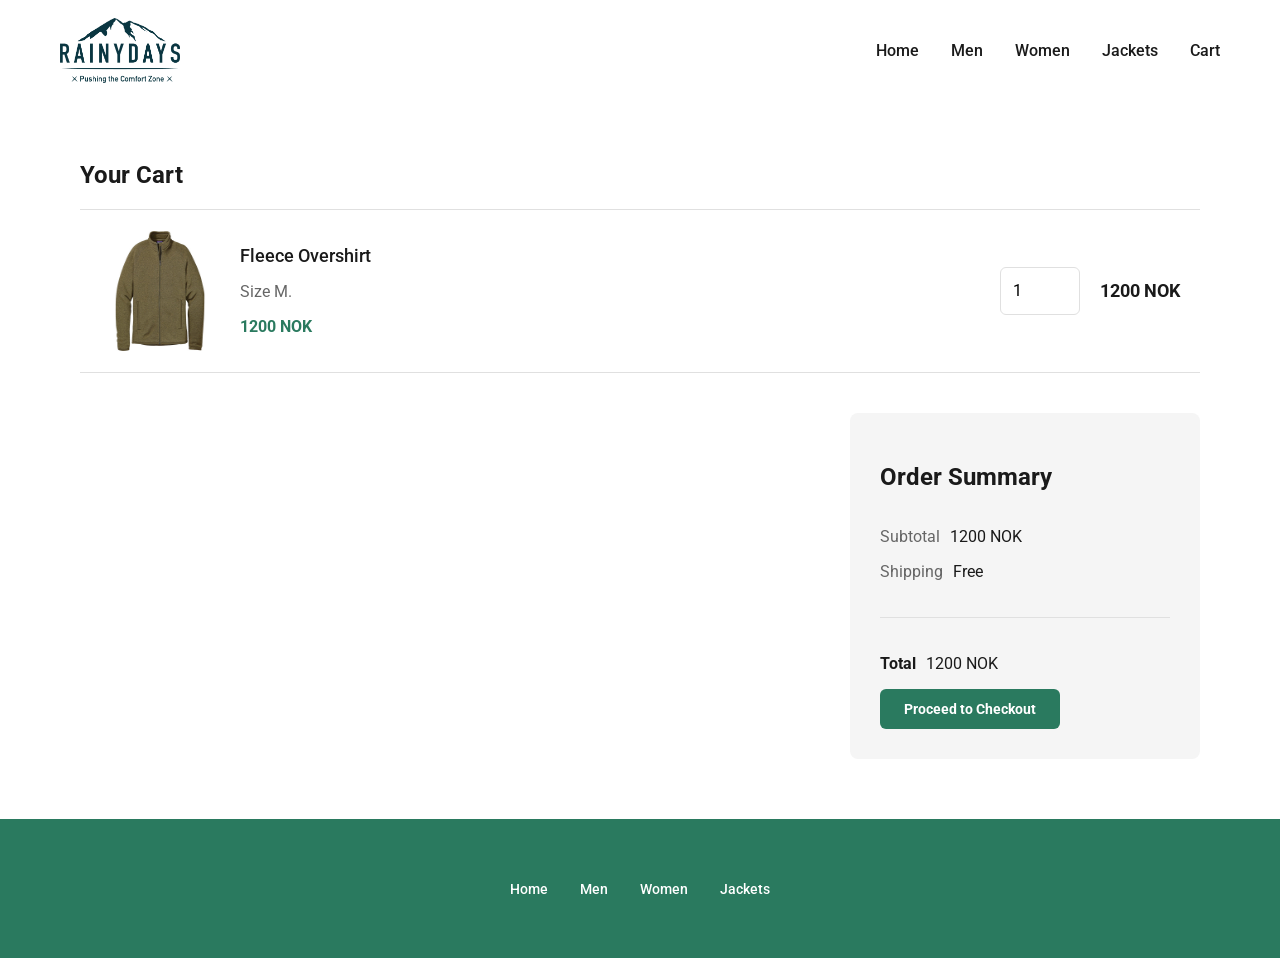
==== cart.html @ 94b2725b "Product, Jakcets, Cart - mostly done" ====
<!DOCTYPE html>
<html lang="en">
<head>
    <meta charset="UTF-8">
    <meta name="viewport" content="width=device-width, initial-scale=1.0">
    <meta name="description" content="Rainy Days outdoor rain jackets">
    <title>Rainy Days | Home</title>

    <link rel="stylesheet" href="css/styles.css">
    <link rel="preconnect" href="https://fonts.googleapis.com">
    <link rel="preconnect" href="https://fonts.gstatic.com" crossorigin>
    <link href="https://fonts.googleapis.com/css2?family=Roboto:wght@300;400;500;700&display=swap" rel="stylesheet">
</head>
<body>
<header class="site-header">

    <div class="container header-content">

        <a href="index.html" class="logo">
            <img src="images/RainyDays_Logo.png" alt="Company Name">
        </a>

        <nav aria-label="Main navigation">

            <ul class="nav-list main-nav">

                <li><a href="index.html">Home</a></li>
                <li><a href="men.html">Men</a></li>
                <li><a href="women.html">Women</a></li>
                <li><a href="jackets.html">Jackets</a></li>
                <li><a href="cart.html">Cart</a></li>

            </ul>

        </nav>

    </div>

</header>

<main>

    <section class="cart-page">

        <div class="container">

            <h1 class="page-title">
                Your Cart
            </h1>

            <div class="cart-item">

                <div class="cart-item-info">

                    <img src="images/productimage.jpg" alt="Fleece Overshirt">

                    <div>
                        <h2 class="product-title">Fleece Overshirt</h2>
                        <p class="product-size">Size M.</p>
                        <p class="product-price">1200 NOK</p>
                    </div>

                </div>

                <div class="cart-item-actions">

                    <div class="quantity-selector">

                    <input
                        type="number"
                        id="quantity"
                        name="quantity"
                        min="1"
                        max="99"
                        value="1">

                </div>

                <p class="product-price">1200 NOK</p>

                </div>

            </div>

            <aside class="order-summary">

                <h2>Order Summary</h2>

                <div class="summary-row">
                    <span class="summary-identifier">Subtotal</span>
                    <span class="summary-value">1200 NOK</span>
                </div>

                <div class="summary-row">
                    <span class="summary-identifier">Shipping</span>
                    <span class="summary-value">Free</span>
                </div>

                <div class="summary-divider">

              

                </div>

                <div class="summary-row total">
                    <span class="summary-total">Total</span>
                    <span class="summary-total-value">1200 NOK</span>
                </div>

                <a href="checkout.html"
                   class="btn btn-primary">
                    Proceed to Checkout
                </a>

            </aside>

        </div>

    </section>

</main>

<footer class="site-footer">

    <div class="container">

        <nav aria-label="Footer navigation">

            <ul class="footer-nav">

                <li><a href="index.html">Home</a></li>
                <li><a href="men.html">Men</a></li>
                <li><a href="women.html">Women</a></li>
                <li><a href="jackets.html">Jackets</a></li>

            </ul>

        </nav>

    </div>

</footer>
</body>
</html>
---- css/styles.css ----
:root {

        /* Typography */

    --font-primary: "Roboto", sans-serif;

    --font-display: 48px;
    --font-page-title: 36px;
    --font-section-title: 32px;
    --font-subsection-title: 24px;
    --font-lead: 20px;
    --font-card-title: 18px;
    --font-cart-product-title: 18px;
    --font-cart-product-size: 16px;
    --font-body: 16px;
    --font-summary: 16px;
    --font-price: 16px;
    --font-small: 14px;

    --font-weight-regular: 400;
    --font-weight-medium: 500;
    --font-weight-bold: 700;

        /* Colors */

    --font-primary: "Roboto", sans-serif;

    --color-white: #ffffff;
    --color-dark-text: #1a1a1a;
    --color-background-grey: #f5f5f5;
    --color-light-text: #666666;
    --color-primary-teal: #2a7a5f;
    --color-accent-gold: #e8a832;
    --color-primary-dark: #1e5c47;

    --container-width: 1200px;
    --radius-small: 6px;
    --radius-medium: 8px;

    --size-selector-button: 48px;
}

* {
    box-sizing: border-box;
}

body {
    margin: 0;
    font-family: var(--font-primary);
    color: var(--color-dark-text);
    background-color: var(--color-background-grey);
}

img {
    display: block;
    max-width: 100%;
    height: auto;
}

a {
    color: inherit;
    text-decoration: none;
}

.container {
    max-width: var(--container-width);
    margin: 0 auto;
    padding: 0 20px;
}



/* Header */

.site-header {
    padding: 18px 0;
    background-color: var(--color-white);
}

.header-content {
    display: flex;
    align-items: center;
    justify-content: space-between;
}

.logo {
    font-weight: 700;
    font-size: 20px;
    width: 120px;
    height: 65px;
}


.footer-nav {
    display: flex;
    gap: 32px;
    margin: 0;
    padding: 0;
    list-style: none;
    color: var(--color-white)
}

.main-nav {

    display: flex;
    gap: 32px;
    margin: 0;
    padding: 0;
    list-style: none;
    color: var(--color-dark-text)
}

.nav-list a {
    font-size: 16px;
    font-weight: 500;
}

/* Buttons */

.btn {
    display: inline-block;
    padding: 12px 24px;
    border-radius: var(--radius-small);
    font-size: 14px;
    font-weight: 700;
    text-align: center;
}

.btn-primary {
    color: var(--color-white);
    background-color: var(--color-primary-teal);
}

.btn-gold {
    color: var(--color-dark-text);
    background-color: var(--color-accent-gold);
}

/* Hero */

.hero {
    height: 550px;

    position: relative;

    background: url("../images/hero-image.jpg");
    background-repeat: no-repeat;
    background-position: right center;
    background-size: cover;

    display: flex;
    justify-content: center;

    text-align: center;
}

.hero-content {
    position:absolute;
    margin-top: 275px;
    color: var(--color-white);

}

.hero h1 {
    font-size: var(--font-display);
    font-weight: var(--font-weight-medium);
}

.hero p {
    font-size: var(--font-lead);
    font-weight: var(--font-weight-medium);
}

/* Section title */

.section-title {
    font-size: var(--font-section-title);
    font-weight: var(--font-weight-bold);
    margin: 0;
}

/* Featured products */

.featured-jackets {
    background-color: var(--color-background-grey);
    padding: 60px 0;
}

.featured-jackets .container {
    display: flex;
    flex-direction: column;
    align-items: center;
    gap: 40px;
}

/* Product Grid */

.product-grid {
    display: grid;
    gap: 20px;
}

@media (min-width: 1200px) {
    .product-grid {
        grid-template-columns: repeat(3, 1fr);
    }
}

/* Product card */

.product-card {
    background-color: var(--color-white);
    width: 100%;
    padding: 20px 0px;
}

.product-card--featured {

    width: 400px;
}

.product-card--listings {

    width: 315px;
}

.product-card img {
    
    height: 300px;    
    border-radius: 8px;
}

.product-card-content {
    display: flex;
    flex-direction: column;
    gap: 12px;
    padding: 20px;

    align-items: flex-start;
}

.product-card-title {
    margin: 0;
    font-size: 18px;
    font-weight: 500;
}

.product-card-price {
    margin: 0;
    font-size: var(--font-price);
    font-weight: var(--font-weight-bold);
    color: var(--color-primary-teal)
}

.product-card-image {
    height: 300px;

    display: flex;
    justify-content: center;
    align-items: center;
}

.product-card-image img {
    max-height: 100%;
    max-width: 100%;
    width: auto;
}

/* About Us */

.about-section {
    padding: 60px 80px;
}

.about-content {
    display: flex;
    gap: 40px;
    align-items: top;
}

.about-content img {
    width: 600px;
    height: 400px;
    object-fit: cover;
    border-radius: var(--radius-medium);
}

.about-text {
    width: 500px;

    display: flex;
    flex-direction: column;
    gap: 20px;
    align-items: flex-start;
}

.about-text p {
    margin: 0;
    font-size: var(--font-body);
    font-weight: var(--font-weight-regular);
    line-height: 1.6;
}

@media (max-width: 768px) {
    .about-section {
        padding: 40px 20px;
    }

    .about-content {
        flex-direction: column;
        align-items: flex-start;
    }

    .about-content img {
        width: 100%;
        height: auto;
        max-height: 400px;
        object-fit: cover;
    }

    .about-text {
        width: 100%;
    }
}

/* Product Grid Listing */

.product-listing {

    padding:60px;
}

.product-grid-listing {
    display: grid;
    grid-template-columns: repeat(4, 1fr);
    gap: 40px 20px;
    justify-content: center;
}

.product-card--listing {
     
}

.filters {
    display: flex;
    gap: 20px;
    margin: 40px 0;
}

.filter-button {
    padding: 12px 20px;
    background: var(--color-white);
    border: 1px solid #e0e0e0;
    color: var(--color-light-text);
    border-radius: var(--radius-small);
    font-size: var(--font-small);
}

@media (max-width: 1199px) {
    .product-grid-listing {
        grid-template-columns: repeat(2, 1fr);
    }
}

@media (max-width: 700px) {
    .product-listing {
        padding: 40px 0;
    }

    .product-grid-listing {
        grid-template-columns: 1fr;
    }

    .filters {
        flex-wrap: wrap;
    }
}

/* Footer */

.site-footer {
    padding: 60px 0;
    background-color: var(--color-primary-teal);
}

.footer-nav {
    justify-content: center;
}

.footer-nav a {
    font-size: 14px;
    font-weight: 500;
}

/* Product detail */

.product-detail {
    padding: 60px;
    background-color: var(--color-white);
}

.product-detail-content {
    display: grid;
    grid-template-columns: 1fr 1fr;
    gap: 60px;
   
}

.product-detail-content h1 {
    margin: 0em;
}

.product-detail-content .product-price {
    margin: 0em;
    color: var(--color-primary-teal);
    font-size: var(--font-subsection-title);
    font-weight:var(--font-weight-bold);
}

.product-detail-content p {
    line-height: auto;
    font-size: var(--font-body);
    color: var(--color-light-text);
}

.product-info {
    display: flex;
    flex-direction: column;
    gap: 20px;
    align-items: flex-start;
}

.size-options {
    display: flex;
    gap: 12px;
}

.size-input {
    display: none;
}

.size-button {
    width: 48px;
    height: 48px;
    border: 1px solid #e0e0e0;
    border-radius: var(--radius-small);
    display: flex;
    align-items: center;
    justify-content: center;
    font-size: var(--font-small);
    font-weight: var(--font-weight-medium);
    cursor: pointer;
}

.size-input:checked + .size-button {
    background-color: var(--color-primary-teal);
    color: var(--color-white);
    border-color: var(--color-primary-teal);
}

.quantity-selector {
    display: flex;
    flex-direction: column;
    gap: 12px;
}



.quantity-selector input {
    width: 80px;
    height: 48px;

    padding: 12px;

    border: 1px solid #E0E0E0;
    border-radius: var(--radius-small);

    font-size: var(--font-body);
    font-family: var(--font-primary);
}

@media (max-width: 768px) {

    .product-detail-content {
        grid-template-columns: 1fr;
        gap: 40px;
    }

    .product-detail {
        padding: 40px 20px;
    }

    .product-image img {
        width: 100%;
        height: auto;
    }

    .product-info {
        width: 100%;
    }
}

@media (max-width: 768px) {

    .size-options {
        flex-wrap: wrap;
    }

}

/* Cart */

.cart-page {

    background-color: var(--color-white);
    padding: 60px;
}

.cart-page .page-title {

    margin-top: 0;

}

.cart-item {
    display: flex;
    justify-content: space-between;
    align-items: center;

    padding: 20px;
    
    border-top: 1px solid #E0E0E0;
    border-bottom: 1px solid #E0E0E0;
    
}

@media (max-width: 768px) {

    .cart-item {
        flex-direction: column;
        align-items: flex-start;
        gap: 20px;
    }

    .cart-item-actions {
        width: 100%;
        justify-content: space-between;
    }

}

.cart-item-info {
    display: flex;
    gap: 20px;
    align-items: center;  
    
}

.cart-item-info .product-title {
    font-size: var(--font-cart-product-title); 
    font-weight: var(--font-weight-medium);
    
}

.cart-item-info .product-size {
    font-size: var(--font-cart-product-size); 
    font-weight: var(--font-weight-regular);
    color: var(--color-light-text)
    
}

.cart-item-info .product-price {
    font-size: var(--font-price); 
    font-weight: var(--font-weight-bold);
    color: var(--color-primary-teal)
    
}

.cart-item-actions .product-price {
    font-size: 18px; 
    font-weight: var(--font-weight-bold);
    
    
}

.cart-item-info img {
    width: 120px;
    height: 120px;
}

.cart-item-actions {
    display: flex;
    gap: 20px;
    align-items: center;
}

.summary-row {

    display: flex;
    flex-direction: row;
    gap: 10px;
}

.order-summary {
    width: 350px;

    margin-left: auto;
    margin-top: 40px;

    padding: 30px;

    background-color: var(--color-background-grey);

    display: flex;
    flex-direction: column;
    gap: 16px;

    align-items: flex-start;

    border-radius: 8px;
}

.summary-divider {
    width: 100%;
    border: none;
    border-top: 1px solid #e0e0e0;
    margin: 20px 0;
}

.summary-identifier {

    font-size: var(--font-summary);
    font-weight: var(--font-weight-regular);
    color: var(--color-light-text)
}

.summary-value {

    font-size: var(--font-summary);
    font-weight: var(--font-weight-regular);
    color: var(--color-dark-text)
}

.summary-total {

    font-size: var(--font-summary);
    font-weight: var(--font-weight-bold);
    color: var(--color-light-text)
}

.summary-total {

    font-size: var(--font-summary);
    font-weight: var(--font-weight-bold);
    color: var(--color-dark-text)
}
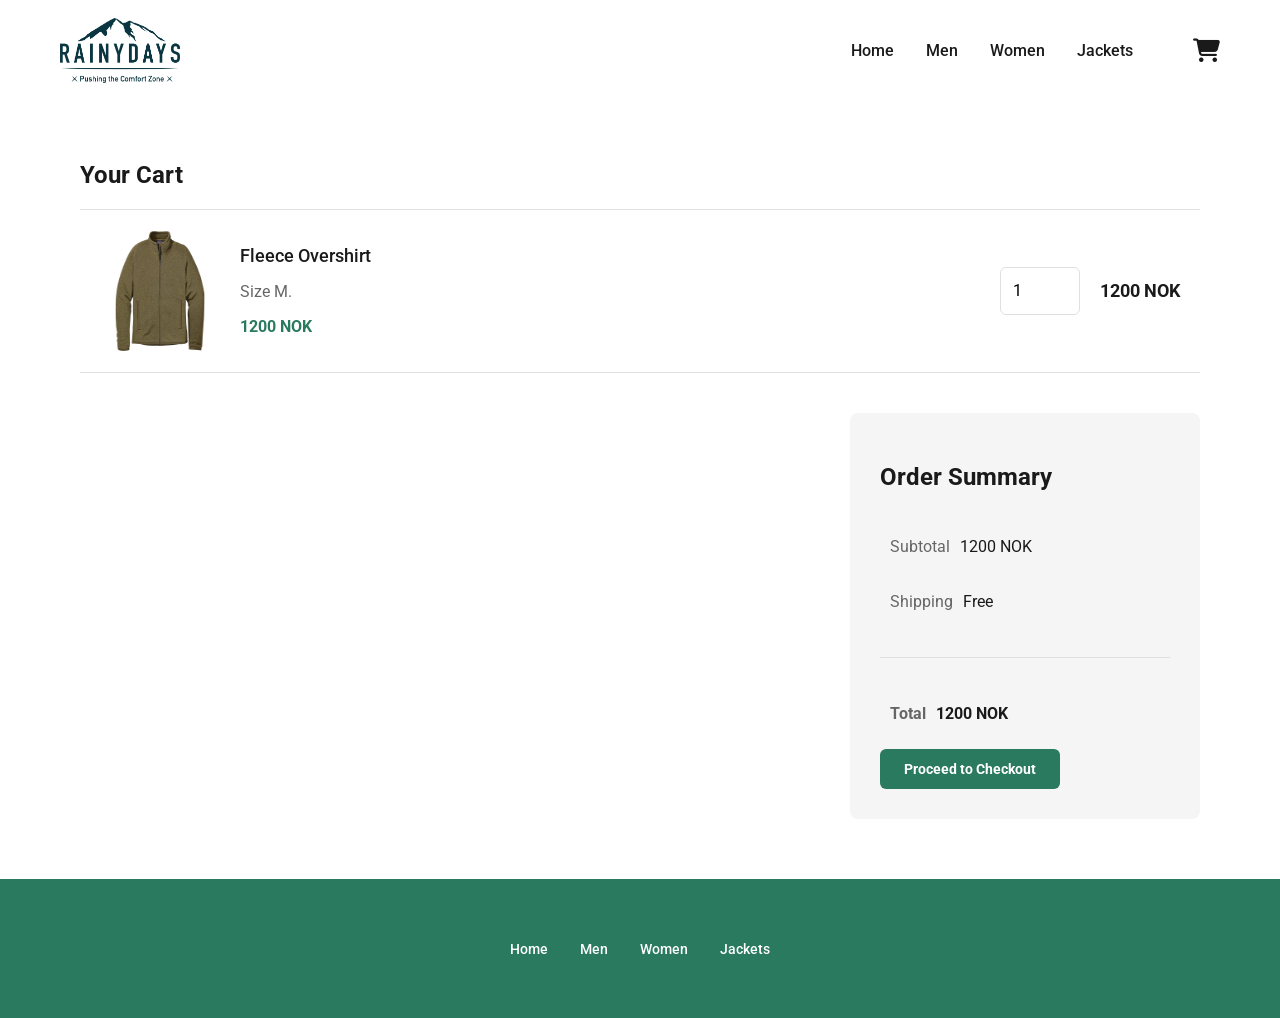
==== commit 653c5b9b: "First finished version" ====
--- a/cart.html
+++ b/cart.html
@@ -9,33 +9,41 @@
     <link rel="stylesheet" href="css/styles.css">
     <link rel="preconnect" href="https://fonts.googleapis.com">
     <link rel="preconnect" href="https://fonts.gstatic.com" crossorigin>
+    <link rel="stylesheet" href="https://cdnjs.cloudflare.com/ajax/libs/font-awesome/6.5.2/css/all.min.css">
     <link href="https://fonts.googleapis.com/css2?family=Roboto:wght@300;400;500;700&display=swap" rel="stylesheet">
 </head>
 <body>
 <header class="site-header">
+    <div class="container">
+        <input type="checkbox" id="menu-toggle" class="menu-toggle">
 
-    <div class="container header-content">
+        <div class="header-content">
+            <label for="menu-toggle" class="hamburger">
 
-        <a href="index.html" class="logo">
-            <img src="images/RainyDays_Logo.png" alt="Company Name">
-        </a>
+                <i class="fa-solid fa-bars hamburger-open"></i>
 
-        <nav aria-label="Main navigation">
+                <i class="fa-solid fa-xmark hamburger-close"></i>
 
-            <ul class="nav-list main-nav">
+            </label>
 
-                <li><a href="index.html">Home</a></li>
-                <li><a href="men.html">Men</a></li>
-                <li><a href="women.html">Women</a></li>
-                <li><a href="jackets.html">Jackets</a></li>
-                <li><a href="cart.html">Cart</a></li>
+            <a href="index.html" class="logo">
+                <img src="images/RainyDays_Logo.png" alt="Rainy Days">
+            </a>
 
-            </ul>
+            <nav aria-label="Main navigation">
+                <ul class="nav-list main-nav">
+                    <li><a href="index.html">Home</a></li>
+                    <li><a href="men.html">Men</a></li>
+                    <li><a href="women.html">Women</a></li>
+                    <li><a href="jackets.html">Jackets</a></li>
+                </ul>
+            </nav>
 
-        </nav>
-
+            <a href="cart.html" class="cart-link">
+                <i class="fa-solid fa-cart-shopping"></i>
+            </a>
+        </div>
     </div>
-
 </header>
 
 <main>
--- a/css/styles.css
+++ b/css/styles.css
@@ -72,24 +72,166 @@
 
 /* Header */
 
+.menu-toggle {
+    display: none;
+}
+
+.hamburger {
+    display: none;
+}
+
+.hamburger-open {
+    display: block;
+}
+
+.hamburger-close {
+    display: none;
+}
+
 .site-header {
     padding: 18px 0;
     background-color: var(--color-white);
 }
 
+.menu-toggle {
+    position: absolute;
+    left: -9999px;
+}
+
 .header-content {
-    display: flex;
+    display: grid;
+    grid-template-columns: 120px 1fr auto;
     align-items: center;
-    justify-content: space-between;
+    position: relative;
+}
+
+
+.header-right {
+    display: flex;
+    align-items: center;
+    gap: 60px;
+
+}
+
+.cart-link {
+    font-size: 24px;
+}
+
+.cart-container {
+    display: flex;
+    align-items: center;
 }
 
 .logo {
-    font-weight: 700;
-    font-size: 20px;
+
     width: 120px;
     height: 65px;
 }
 
+
+.main-nav {
+    display: flex;
+    justify-content: center;
+    gap: 32px;
+    margin: 0;
+    padding: 0;
+    list-style: none;
+}
+
+.site-header nav {
+    display: flex;
+    justify-content: right;
+    padding: 20px 60px;
+   
+}
+
+.main-nav a {
+    font-size: 16px;
+    font-weight: var(--font-weight-medium);
+}
+
+@media (max-width: 768px) {
+    .hamburger {
+        display: block;
+        font-size: 22px;
+        color: var(--color-dark-text);
+        cursor: pointer;
+    }
+
+    .header-content {
+        grid-template-columns: auto 1fr auto;
+    }
+
+    .header-content nav {
+        display: none;
+    }
+
+    .logo {
+        justify-self: center;
+    }
+
+    .site-header nav {
+        display: none;
+        grid-column: 1 / -1;
+    }
+
+    .menu-toggle:checked + .header-content nav {
+        display: block;
+
+        position: absolute;
+        top: 100%;
+        left: 0;
+        right: 0;
+
+        background: var(--color-white);
+        z-index: 100;
+    }
+
+    .main-nav {
+        flex-direction: column;
+        gap: 0;
+        align-items: flex-start;
+        padding-top: 20px;
+    }
+
+    .main-nav li {
+        padding: 12px 0;
+    }
+     main {
+        position: relative;
+    }
+
+     .hamburger .hamburger-open {
+        display: inline-block;
+    }
+
+    .hamburger .hamburger-close {
+        display: none;
+    }
+
+    .menu-toggle:checked + .header-content .hamburger-open {
+        display: none;
+    }
+
+    .menu-toggle:checked + .header-content .hamburger-close {
+        display: inline-block;
+    }
+
+    body:has(.menu-toggle:checked) main::before {
+        content: "";
+        position: fixed;
+        inset: 0;
+        background: rgba(0, 0, 0, 0.45);
+        z-index: 50;
+    }
+
+    .site-header {
+        position: relative;
+        z-index: 100;
+    }
+}
+
+/* Footer */
 
 .footer-nav {
     display: flex;
@@ -98,21 +240,6 @@
     padding: 0;
     list-style: none;
     color: var(--color-white)
-}
-
-.main-nav {
-
-    display: flex;
-    gap: 32px;
-    margin: 0;
-    padding: 0;
-    list-style: none;
-    color: var(--color-dark-text)
-}
-
-.nav-list a {
-    font-size: 16px;
-    font-weight: 500;
 }
 
 /* Buttons */
@@ -124,6 +251,8 @@
     font-size: 14px;
     font-weight: 700;
     text-align: center;
+    border: none;
+    cursor: pointer;
 }
 
 .btn-primary {
@@ -598,6 +727,7 @@
 
     display: flex;
     flex-direction: row;
+    padding: 10px;
     gap: 10px;
 }
 
@@ -648,9 +778,158 @@
     color: var(--color-light-text)
 }
 
-.summary-total {
+.summary-total-value {
 
     font-size: var(--font-summary);
     font-weight: var(--font-weight-bold);
     color: var(--color-dark-text)
+}
+
+/* Checkout */
+
+.checkout-page {
+    padding: 60px 0;
+    background-color: var(--color-white);
+}
+
+.checkout-layout {
+    display: grid;
+    grid-template-columns: minmax(0, 700px) 1fr;
+    gap: 60px;
+    align-items: start;
+}
+
+.checkout-form {
+    display: flex;
+    flex-direction: column;
+    gap: 40px;
+}
+
+.checkout-form .subsection-title {
+
+    margin-top: 0em;
+}
+
+.form-section {
+    display: flex;
+    flex-direction: column;
+    gap: 24px;
+    
+}
+
+.form-group {
+    display: flex;
+    flex-direction: column;
+    gap: 6px;
+    padding:10px;
+    
+
+}
+
+.form-group label {
+    font-size: var(--font-body);
+    font-weight: var(--font-weight-medium);
+}
+
+.form-group input {
+    height: 48px;
+    padding: 12px;
+    border: 1px solid #e0e0e0;
+    border-radius: var(--radius-small);
+    font-family: var(--font-primary);
+    font-size: var(--font-body);
+}
+
+.form-row {
+    display: grid;
+    grid-template-columns: 1fr 1fr;
+    gap: 20px;
+}
+
+.payment-submit {
+
+    
+    align-items: flex-start;
+}
+
+.subsection-title {
+    margin: 0;
+    font-size: var(--font-subsection-title);
+    font-weight: var(--font-weight-bold);
+}
+
+.checkout-summary {
+  
+    width: 100%;
+    margin: 0;
+}
+
+@media (max-width: 900px) {
+    .checkout-layout {
+        grid-template-columns: 1fr;
+    }
+
+    .form-row {
+        grid-template-columns: 1fr;
+    }
+}
+
+/* Confirmation / Success */
+
+.confirmation-page {
+    background-color: var(--color-white);
+    padding: 80px 20px;
+}
+
+.confirmation-content {
+    display: flex;
+    flex-direction: column;
+    align-items: center;
+    gap: 30px;
+}
+
+.confirmation-icon {
+
+    font-size: 32px;
+
+    width: 68px;
+    height: 68px;
+
+    border-radius: 50%;
+
+    background-color: var(--color-primary-teal);
+    color: var(--color-white);
+
+    display: flex;
+    justify-content: center;
+    align-items: center;
+}
+
+.confirmation-card {
+    width: 530px;
+
+    padding: 40px;
+
+    background-color: var(--color-background-grey);
+    border-radius: var(--radius-medium);
+
+    text-align: left;
+}
+
+.confirmation-card h1 {
+    margin: 0 0 20px;
+}
+
+.confirmation-card p {
+    margin: 0;
+    color: var(--color-light-text);
+    line-height: 1.5;
+}
+
+@media (max-width: 768px) {
+
+    .confirmation-card {
+        width: 100%;
+    }
+
 }
